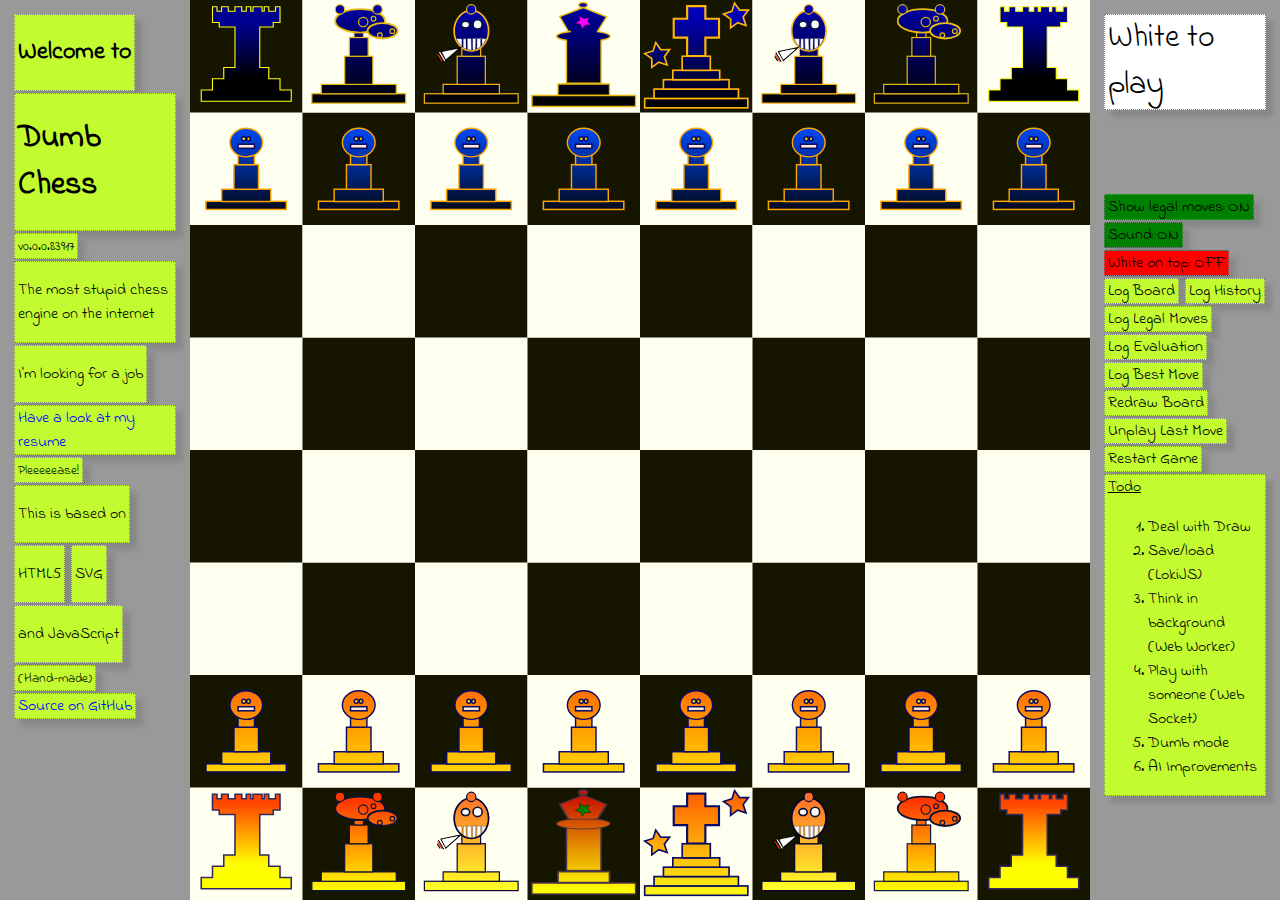
==== chess/index.html @ 25f6820c "Initial commit" ====
<!DOCTYPE HTML>
<html>
<head>
	<meta charset="utf-8"/>
	<meta name="author" content="Guillaume Mayer"/>
	<meta name="keywords" content="DumbChess, Chess, Desarrollador, Analista, Programador, PowerBuilder, Power Builder, Java, Santiago, Chile, Guillaume Mayer, Front, JavaScript, Html5"/>
	<meta property="og:title" content="Dumb Chess"/>
	<meta property="og:image" content="http://gm77.alwaysdata.net/chess/img/preview.png"/>
	<meta property="og:description" content="A chess engine you can beat"/>
	<meta property="og:url" content="http://gm77.alwaysdata.net/chess"/>
	<link rel="stylesheet" type="text/css" href="https://fonts.googleapis.com/css?family=Indie+Flower"/>
	<link rel="stylesheet" type="text/css" href="dumb.css"/>
	<title>Dumb Chess</title>
</head>
<body>
	<div id="main">
		<div id="pan-side1" class="pan-side">
			<div class="token"><h2>Welcome to</h2></div>
			<div class="token"><h1>Dumb Chess</h1></div>
			<div class="token"><small>v0.0.0.83917</small></div>
			<div class="token"><p>The most stupid chess engine on the internet</p></div>
			<div class="token"><p>I'm looking for a job</p></div>
			<div class="token"><a href="http://gm77.alwaysdata.net/cv" target="_blank">Have a look at my resume</a></div>
			<div class="token"><small>Pleeeeease!</small></div>
			<div class="token"><p>This is based on</p></div>
			<div class="token"><p>HTML5</p></div>
			<div class="token"><p>SVG</p></div>
			<div class="token"><p>and JavaScript</p></div>
			<div class="token"><small>(Hand-made)</small></div>
			<div class="token"><a href="https://github.com/Guillaume-Mayer/dumbchess-client" target="_blank">Source on GitHub</a></div>
		</div>
		<div id="pan-main">
			<svg id="svg" width="100%" height="100%">
				<g id="tiles">
					<rect x="0%" y="87.5%" width="12.5%" height="12.5%" id="a1" class="tile-w" data-row="0" data-col="0"/>
					<rect x="12.5%" y="87.5%" width="12.5%" height="12.5%" id="b1" class="tile-b" data-row="0" data-col="1"/>
					<rect x="25%" y="87.5%" width="12.5%" height="12.5%" id="c1" class="tile-w" data-row="0" data-col="2"/>
					<rect x="37.5%" y="87.5%" width="12.5%" height="12.5%" id="d1" class="tile-b" data-row="0" data-col="3"/>
					<rect x="50%" y="87.5%" width="12.5%" height="12.5%" id="e1" class="tile-w" data-row="0" data-col="4"/>
					<rect x="62.5%" y="87.5%" width="12.5%" height="12.5%" id="f1" class="tile-b" data-row="0" data-col="5"/>
					<rect x="75%" y="87.5%" width="12.5%" height="12.5%" id="g1" class="tile-w" data-row="0" data-col="6"/>
					<rect x="87.5%" y="87.5%" width="12.5%" height="12.5%" id="h1" class="tile-b" data-row="0" data-col="7"/>
					<rect x="0%" y="75%" width="12.5%" height="12.5%" id="a2" class="tile-b" data-row="1" data-col="0"/>
					<rect x="12.5%" y="75%" width="12.5%" height="12.5%" id="b2" class="tile-w" data-row="1" data-col="1"/>
					<rect x="25%" y="75%" width="12.5%" height="12.5%" id="c2" class="tile-b" data-row="1" data-col="2"/>
					<rect x="37.5%" y="75%" width="12.5%" height="12.5%" id="d2" class="tile-w" data-row="1" data-col="3"/>
					<rect x="50%" y="75%" width="12.5%" height="12.5%" id="e2" class="tile-b" data-row="1" data-col="4"/>
					<rect x="62.5%" y="75%" width="12.5%" height="12.5%" id="f2" class="tile-w" data-row="1" data-col="5"/>
					<rect x="75%" y="75%" width="12.5%" height="12.5%" id="g2" class="tile-b" data-row="1" data-col="6"/>
					<rect x="87.5%" y="75%" width="12.5%" height="12.5%" id="h2" class="tile-w" data-row="1" data-col="7"/>
					<rect x="0%" y="62.5%" width="12.5%" height="12.5%" id="a3" class="tile-w" data-row="2" data-col="0"/>
					<rect x="12.5%" y="62.5%" width="12.5%" height="12.5%" id="b3" class="tile-b" data-row="2" data-col="1"/>
					<rect x="25%" y="62.5%" width="12.5%" height="12.5%" id="c3" class="tile-w" data-row="2" data-col="2"/>
					<rect x="37.5%" y="62.5%" width="12.5%" height="12.5%" id="d3" class="tile-b" data-row="2" data-col="3"/>
					<rect x="50%" y="62.5%" width="12.5%" height="12.5%" id="e3" class="tile-w" data-row="2" data-col="4"/>
					<rect x="62.5%" y="62.5%" width="12.5%" height="12.5%" id="f3" class="tile-b" data-row="2" data-col="5"/>
					<rect x="75%" y="62.5%" width="12.5%" height="12.5%" id="g3" class="tile-w" data-row="2" data-col="6"/>
					<rect x="87.5%" y="62.5%" width="12.5%" height="12.5%" id="h3" class="tile-b" data-row="2" data-col="7"/>
					<rect x="0%" y="50%" width="12.5%" height="12.5%" id="a4" class="tile-b" data-row="3" data-col="0"/>
					<rect x="12.5%" y="50%" width="12.5%" height="12.5%" id="b4" class="tile-w" data-row="3" data-col="1"/>
					<rect x="25%" y="50%" width="12.5%" height="12.5%" id="c4" class="tile-b" data-row="3" data-col="2"/>
					<rect x="37.5%" y="50%" width="12.5%" height="12.5%" id="d4" class="tile-w" data-row="3" data-col="3"/>
					<rect x="50%" y="50%" width="12.5%" height="12.5%" id="e4" class="tile-b" data-row="3" data-col="4"/>
					<rect x="62.5%" y="50%" width="12.5%" height="12.5%" id="f4" class="tile-w" data-row="3" data-col="5"/>
					<rect x="75%" y="50%" width="12.5%" height="12.5%" id="g4" class="tile-b" data-row="3" data-col="6"/>
					<rect x="87.5%" y="50%" width="12.5%" height="12.5%" id="h4" class="tile-w" data-row="3" data-col="7"/>
					<rect x="0%" y="37.5%" width="12.5%" height="12.5%" id="a5" class="tile-w" data-row="4" data-col="0"/>
					<rect x="12.5%" y="37.5%" width="12.5%" height="12.5%" id="b5" class="tile-b" data-row="4" data-col="1"/>
					<rect x="25%" y="37.5%" width="12.5%" height="12.5%" id="c5" class="tile-w" data-row="4" data-col="2"/>
					<rect x="37.5%" y="37.5%" width="12.5%" height="12.5%" id="d5" class="tile-b" data-row="4" data-col="3"/>
					<rect x="50%" y="37.5%" width="12.5%" height="12.5%" id="e5" class="tile-w" data-row="4" data-col="4"/>
					<rect x="62.5%" y="37.5%" width="12.5%" height="12.5%" id="f5" class="tile-b" data-row="4" data-col="5"/>
					<rect x="75%" y="37.5%" width="12.5%" height="12.5%" id="g5" class="tile-w" data-row="4" data-col="6"/>
					<rect x="87.5%" y="37.5%" width="12.5%" height="12.5%" id="h5" class="tile-b" data-row="4" data-col="7"/>
					<rect x="0%" y="25%" width="12.5%" height="12.5%" id="a6" class="tile-b" data-row="5" data-col="0"/>
					<rect x="12.5%" y="25%" width="12.5%" height="12.5%" id="b6" class="tile-w" data-row="5" data-col="1"/>
					<rect x="25%" y="25%" width="12.5%" height="12.5%" id="c6" class="tile-b" data-row="5" data-col="2"/>
					<rect x="37.5%" y="25%" width="12.5%" height="12.5%" id="d6" class="tile-w" data-row="5" data-col="3"/>
					<rect x="50%" y="25%" width="12.5%" height="12.5%" id="e6" class="tile-b" data-row="5" data-col="4"/>
					<rect x="62.5%" y="25%" width="12.5%" height="12.5%" id="f6" class="tile-w" data-row="5" data-col="5"/>
					<rect x="75%" y="25%" width="12.5%" height="12.5%" id="g6" class="tile-b" data-row="5" data-col="6"/>
					<rect x="87.5%" y="25%" width="12.5%" height="12.5%" id="h6" class="tile-w" data-row="5" data-col="7"/>
					<rect x="0%" y="12.5%" width="12.5%" height="12.5%" id="a7" class="tile-w" data-row="6" data-col="0"/>
					<rect x="12.5%" y="12.5%" width="12.5%" height="12.5%" id="b7" class="tile-b" data-row="6" data-col="1"/>
					<rect x="25%" y="12.5%" width="12.5%" height="12.5%" id="c7" class="tile-w" data-row="6" data-col="2"/>
					<rect x="37.5%" y="12.5%" width="12.5%" height="12.5%" id="d7" class="tile-b" data-row="6" data-col="3"/>
					<rect x="50%" y="12.5%" width="12.5%" height="12.5%" id="e7" class="tile-w" data-row="6" data-col="4"/>
					<rect x="62.5%" y="12.5%" width="12.5%" height="12.5%" id="f7" class="tile-b" data-row="6" data-col="5"/>
					<rect x="75%" y="12.5%" width="12.5%" height="12.5%" id="g7" class="tile-w" data-row="6" data-col="6"/>
					<rect x="87.5%" y="12.5%" width="12.5%" height="12.5%" id="h7" class="tile-b" data-row="6" data-col="7"/>
					<rect x="0%" y="0%" width="12.5%" height="12.5%" id="a8" class="tile-b" data-row="7" data-col="0"/>
					<rect x="12.5%" y="0%" width="12.5%" height="12.5%" id="b8" class="tile-w" data-row="7" data-col="1"/>
					<rect x="25%" y="0%" width="12.5%" height="12.5%" id="c8" class="tile-b" data-row="7" data-col="2"/>
					<rect x="37.5%" y="0%" width="12.5%" height="12.5%" id="d8" class="tile-w" data-row="7" data-col="3"/>
					<rect x="50%" y="0%" width="12.5%" height="12.5%" id="e8" class="tile-b" data-row="7" data-col="4"/>
					<rect x="62.5%" y="0%" width="12.5%" height="12.5%" id="f8" class="tile-w" data-row="7" data-col="5"/>
					<rect x="75%" y="0%" width="12.5%" height="12.5%" id="g8" class="tile-b" data-row="7" data-col="6"/>
					<rect x="87.5%" y="0%" width="12.5%" height="12.5%" id="h8" class="tile-w" data-row="7" data-col="7"/>
				</g>
				<g id="highlights"/>
				<g id="pieces"/>
			</svg>
		</div>
		<div id="pan-side2" class="pan-side">
			<div id="colorToPlay" class="token White">to play</div>
			<div id="thinking" class="token">Let me think about it !</div>
			<div id="toggleShowLegalMoves" class="token ON">Show legal moves: </div>
			<div id="toggleSound" class="token OFF">Sound: </div>
			<div id="rotateBoard" class="token OFF">White on top: </div>
			<div id="logBoard" class="token action">Log Board</div>
			<div id="logHistory" class="token action">Log History</div>
			<div id="logLegalMoves" class="token action">Log Legal Moves</div>
			<div id="logEval" class="token action">Log Evaluation</div>
			<div id="logBestMove" class="token action">Log Best Move</div>
			<div id="redrawBoard" class="token action">Redraw Board</div>
			<div id="unplayLastMove" class="token action">Unplay Last Move</div>
			<div id="restartGame" class="token action">Restart Game</div>
			<div class="token">
				<u>Todo</u>
				<ol>
					<li>Deal with Draw</li>
					<li>Save/load (LokiJS)</li>
					<li>Think in background (Web Worker)</li>
					<li>Play with someone (Web Socket)</li>
					<li>Dumb mode</li>
					<li>AI Improvements</li>
				</ol>
			</div>
		</div>
	</div>
	<div id="prom" class="popup">
		<div>
			<p>Promote to</p>
			<svg>
				<rect x="0" y="0" width="50%" height="50%" class="tile-b"/>
				<rect x="50%" y="0" width="50%" height="50%" class="tile-w"/>
				<rect x="0" y="50%" width="50%" height="50%" class="tile-w"/>
				<rect x="50%" y="50%" width="50%" height="50%" class="tile-b"/>
				<g id="prom_Black">
					<image x="0" y="0" width="50%" height="50%"/>
					<image x="50%" y="0" width="50%" height="50%"/>
					<image x="0" y="50%" width="50%" height="50%"/>
					<image x="50%" y="50%" width="50%" height="50%"/>
				</g>
				<g id="prom_White">
					<image x="0" y="0" width="50%" height="50%"/>
					<image x="50%" y="0" width="50%" height="50%"/>
					<image x="0" y="50%" width="50%" height="50%"/>
					<image x="50%" y="50%" width="50%" height="50%"/>
				</g>
			</svg>
			<p align="right">or <a id="cancelPromote" href="#">Cancel</a></p>
		</div>
	</div>
	<div id="win" class="popup">
		<div>
			<svg>
				<text x="10%" y="60%" textLength="80%" class="win">YOU WIN !!!</text>
			</svg>
			<p align="right"><a id="playAgain" href="#">Play again</a></p>
		</div>
	</div>
	<div id="lose" class="popup">
		<div>
			<svg>
				<text x="10%" y="60%" textLength="80%" class="lose">YOU LOSE !!!</text>
			</svg>
			<p align="right"><a id="retry" href="#">Retry</a> or <a id="unplayAfterLose" href="#">unplay</a></p>
		</div>
	</div>
	<script type="text/javascript" src="dumb.js"></script>
</body>
</html>
---- chess/dumb.css ----
a,a:hover{color:#00f}.Black,.White{font-size:2em}.legal,.popup{pointer-events:none}body{margin:0;overflow:hidden;font-family:"Indie Flower"}a{text-decoration:none}a:hover{text-decoration:underline}#main{position:absolute;display:flex;flex-direction:column;width:100%;height:100%}.pan-side{background-color:#999;flex:1 1 0;min-width:0;min-height:0;padding:1%}#pan-main{width:100vmin;height:100vmin}@media all and (orientation:landscape){#main{flex-direction:row}}.tile-w{fill:ivory}.tile-b{fill:#161600}.tile-selected{fill:#00f}.tile2-selected{fill:green}.tile-checked{fill:red}.token{display:inline-block;box-shadow:7px 7px 5px #888;margin:1px;border:1px dotted grey;padding:0 3px;background-color:#c2fb30;-webkit-user-select:none;cursor:default}.OFF,.ON,.action{cursor:pointer}.action:hover{background-color:#7f1;font-weight:600}.White{background-color:#fff;color:#000}.White::before{content:"White "}.Black{background-color:#000;color:#fff}.Black::before{content:"Black "}.green{fill:#0B0}.red{fill:red}.ON{background-color:green}.ON::after{content:"ON"}.OFF{background-color:red}.OFF::after{content:"OFF"}.rotate180{transform:rotate(180deg)}.popup{display:none;position:fixed;top:0;right:0;bottom:0;left:0;background:rgba(0,0,0,.6)}.popup>div{position:absolute;left:calc(50% - 21vmin);top:calc(50% - 25.5vmin);padding:1vmin;border-radius:10px;background:#ddd;background:linear-gradient(#ddd,#888);opacity:.9}.popup>div>p{margin:0;padding:0;height:4vmin}.popup>div>svg{width:40vmin;height:40vmin}#thinking{font-size:1.7em;background-color:orange;text-align:center;visibility:hidden}.lose,.win{font-size:3.6em}.win{fill:green;stroke:#0f0}.lose{fill:red;stroke:pink}
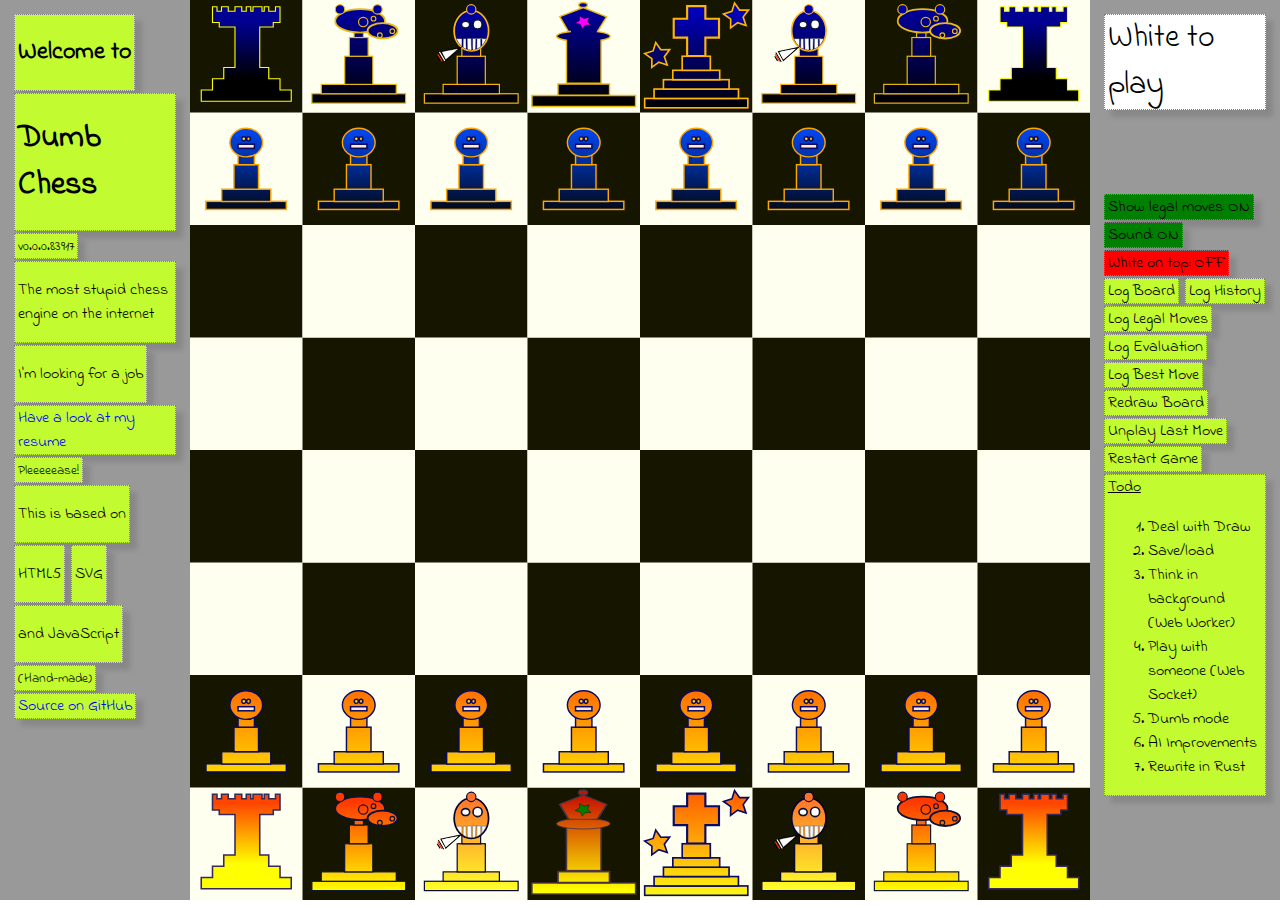
==== commit 104b740f: "es cv updates" ====
--- a/chess/index.html
+++ b/chess/index.html
@@ -5,9 +5,9 @@
 	<meta name="author" content="Guillaume Mayer"/>
 	<meta name="keywords" content="DumbChess, Chess, Desarrollador, Analista, Programador, PowerBuilder, Power Builder, Java, Santiago, Chile, Guillaume Mayer, Front, JavaScript, Html5"/>
 	<meta property="og:title" content="Dumb Chess"/>
-	<meta property="og:image" content="http://gm77.alwaysdata.net/chess/img/preview.png"/>
+	<meta property="og:image" content="https://guillaume-mayer.github.io/chess/img/preview.png"/>
 	<meta property="og:description" content="A chess engine you can beat"/>
-	<meta property="og:url" content="http://gm77.alwaysdata.net/chess"/>
+	<meta property="og:url" content="https://guillaume-mayer.github.io/chess"/>
 	<link rel="stylesheet" type="text/css" href="https://fonts.googleapis.com/css?family=Indie+Flower"/>
 	<link rel="stylesheet" type="text/css" href="dumb.css"/>
 	<title>Dumb Chess</title>
@@ -20,7 +20,7 @@
 			<div class="token"><small>v0.0.0.83917</small></div>
 			<div class="token"><p>The most stupid chess engine on the internet</p></div>
 			<div class="token"><p>I'm looking for a job</p></div>
-			<div class="token"><a href="http://gm77.alwaysdata.net/cv" target="_blank">Have a look at my resume</a></div>
+			<div class="token"><a href="https://guillaume-mayer.github.io/cv" target="_blank">Have a look at my resume</a></div>
 			<div class="token"><small>Pleeeeease!</small></div>
 			<div class="token"><p>This is based on</p></div>
 			<div class="token"><p>HTML5</p></div>
@@ -119,11 +119,12 @@
 				<u>Todo</u>
 				<ol>
 					<li>Deal with Draw</li>
-					<li>Save/load (LokiJS)</li>
+					<li>Save/load</li>
 					<li>Think in background (Web Worker)</li>
 					<li>Play with someone (Web Socket)</li>
 					<li>Dumb mode</li>
 					<li>AI Improvements</li>
+					<li>Rewrite in Rust</li>
 				</ol>
 			</div>
 		</div>
